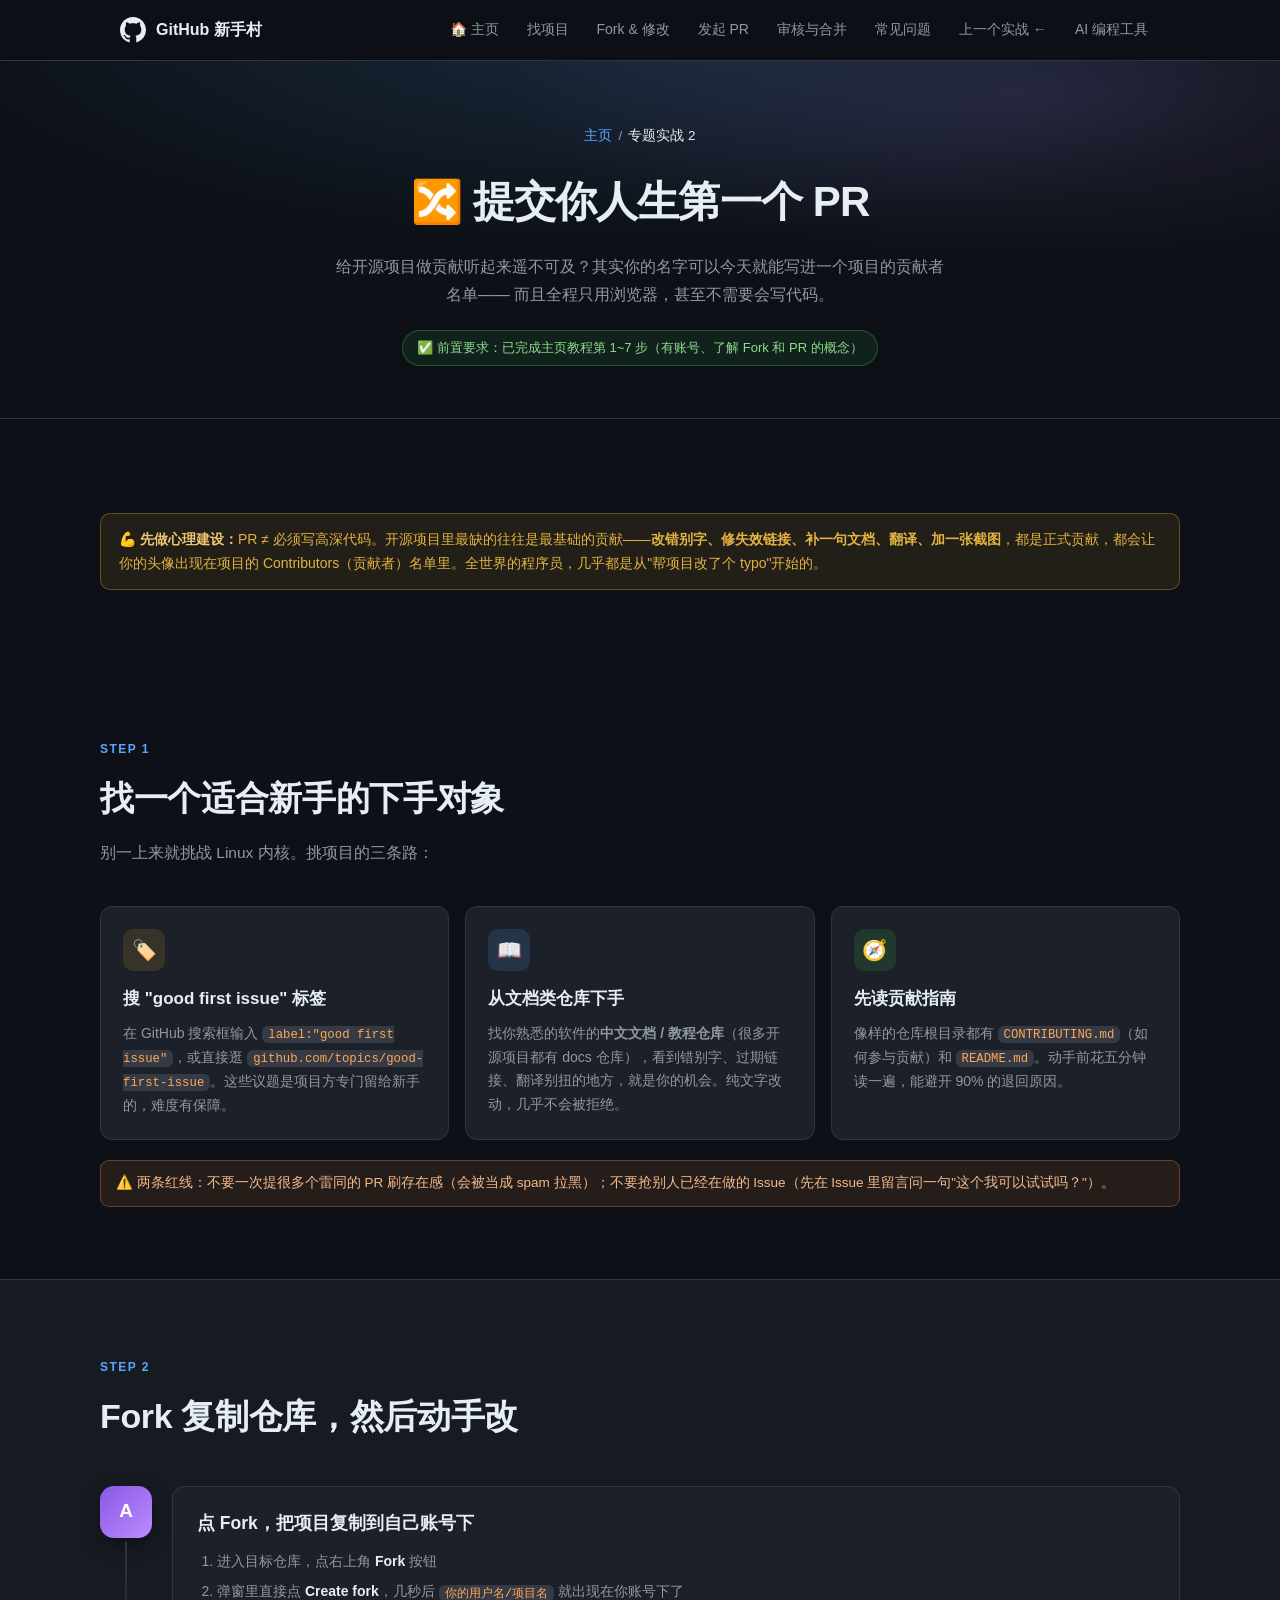
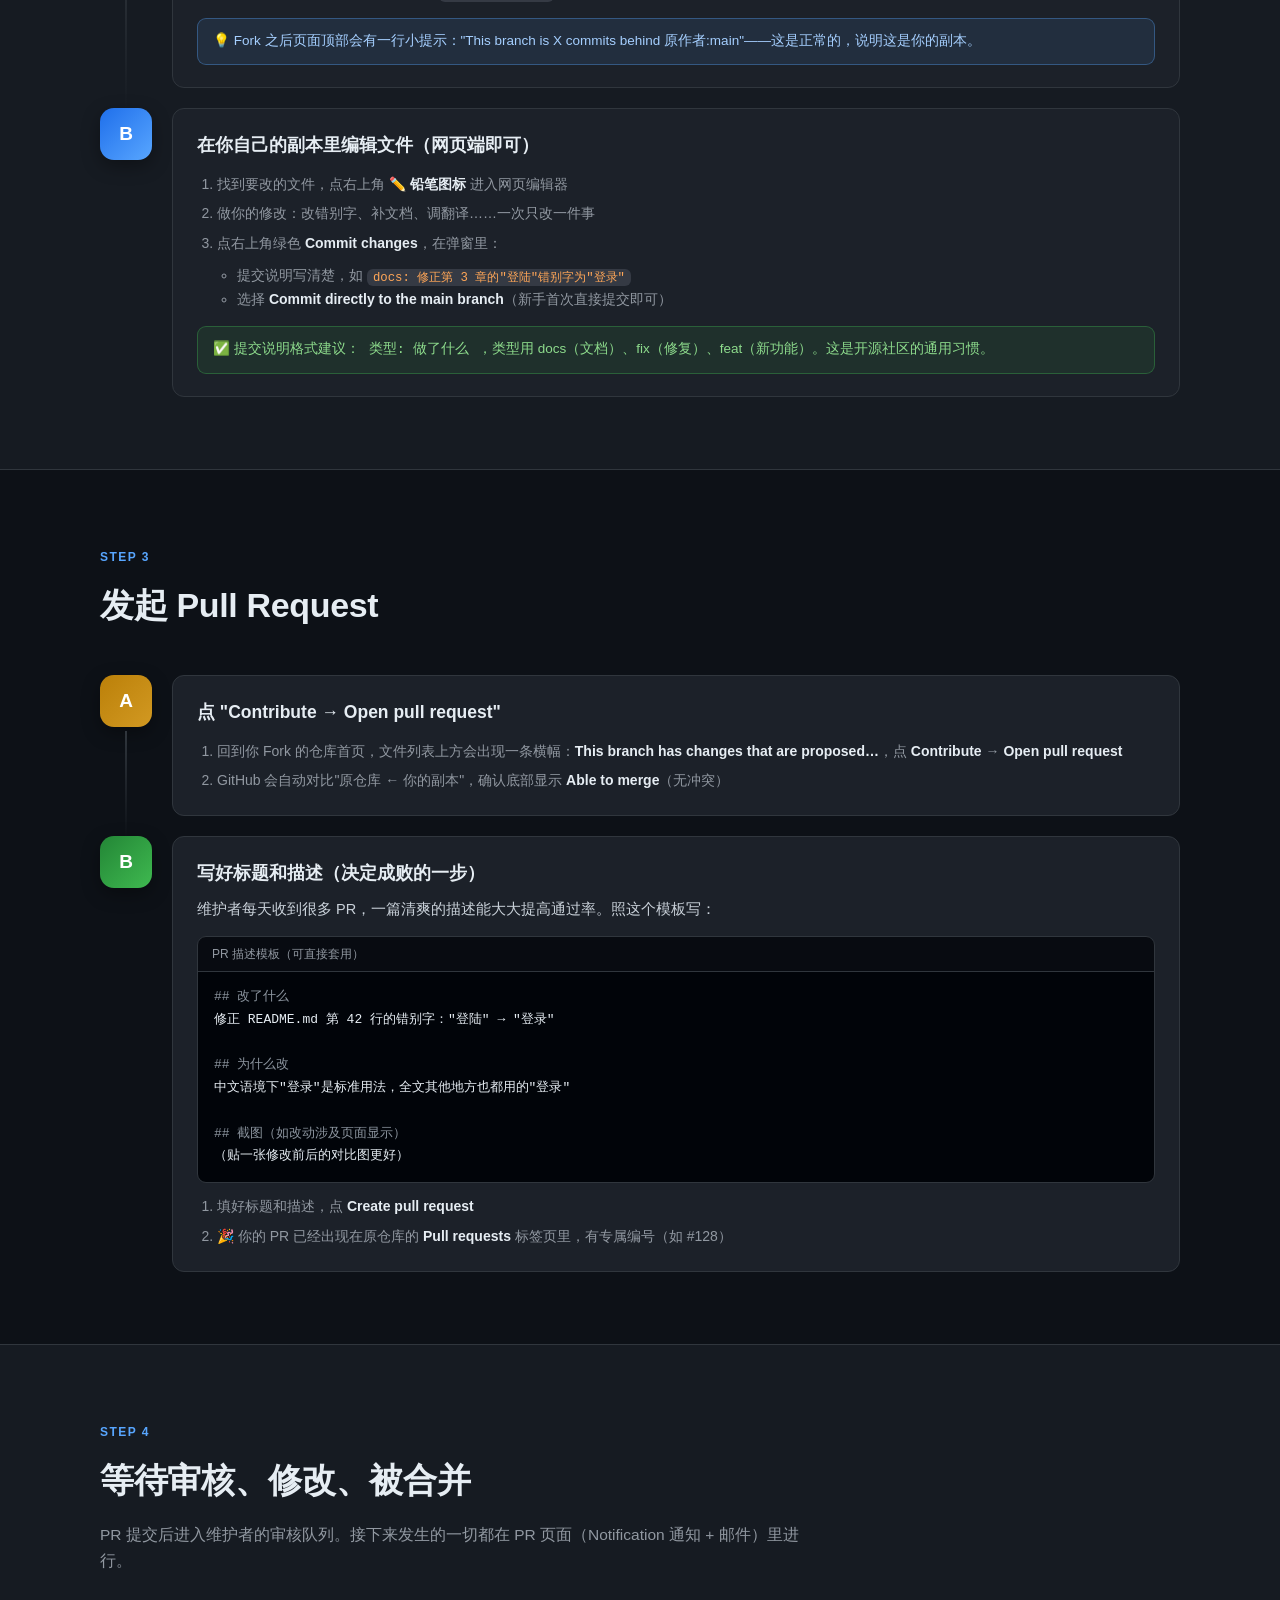
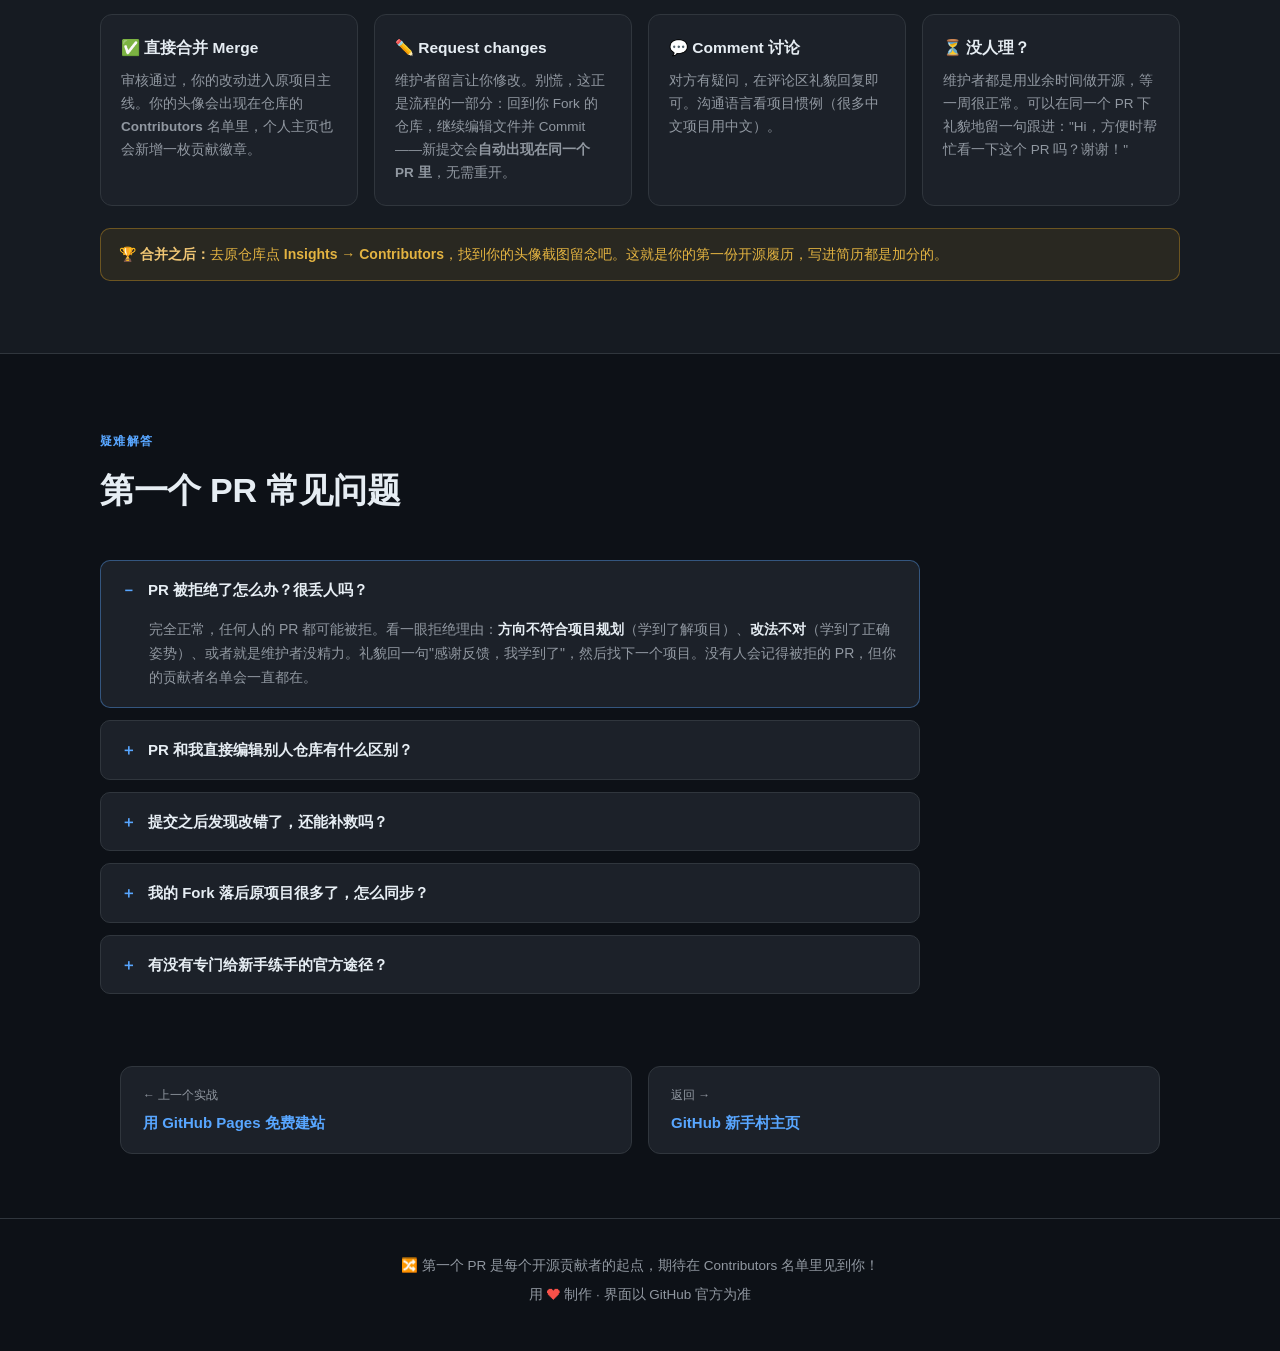
==== lab-first-pr.html @ ca5f0194 "GitHub 新手村完全指南：面向零基础小白的 GitHub 入门静态网站 - index.html：GitHub 是什么、核心概念、功能地图、8 步上手教程、术语表、FAQ、资源导航 - lab-p" ====
<!DOCTYPE html>
<html lang="zh-CN">
<head>
<meta charset="UTF-8" />
<meta name="viewport" content="width=device-width, initial-scale=1.0" />
<title>专题实战 2 · 提交你人生第一个 PR —— GitHub 新手村</title>
<meta name="description" content="手把手教你提交人生第一个 Pull Request：找适合新手的项目、Fork、网页端编辑、写 PR 描述、应对审核意见，不写代码也能给开源做贡献。" />
<link rel="stylesheet" href="styles.css" />
<link rel="icon" href="data:image/svg+xml,<svg xmlns='http://www.w3.org/2000/svg' viewBox='0 0 16 16'><path fill='%23fff' d='M8 0C3.58 0 0 3.58 0 8c0 3.54 2.29 6.53 5.47 7.59.4.07.55-.17.55-.38 0-.19-.01-.82-.01-1.49-2.01.37-2.53-.49-2.69-.94-.09-.23-.48-.94-.82-1.13-.28-.15-.68-.52-.01-.53.63-.01 1.08.58 1.23.82.72 1.21 1.87.87 2.33.66.07-.52.28-.87.51-1.07-1.78-.2-3.64-.89-3.64-3.95 0-.87.31-1.59.82-2.15-.08-.2-.36-1.02.08-2.12 0 0 .67-.21 2.2.82.64-.18 1.32-.27 2-.27s1.36.09 2 .27c1.53-1.04 2.2-.82 2.2-.82.44 1.1.16 1.92.08 2.12.51.56.82 1.27.82 2.15 0 3.07-1.87 3.75-3.65 3.95.29.25.54.73.54 1.48 0 1.07-.01 1.93-.01 2.2 0 .21.15.46.55.38A8.01 8.01 0 0 0 16 8c0-4.42-3.58-8-8-8z'/></svg>" />
</head>
<body>

<nav class="nav">
  <div class="nav-inner">
    <a class="brand" href="index.html">
      <svg height="26" viewBox="0 0 16 16" width="26" aria-hidden="true"><path d="M8 0C3.58 0 0 3.58 0 8c0 3.54 2.29 6.53 5.47 7.59.4.07.55-.17.55-.38 0-.19-.01-.82-.01-1.49-2.01.37-2.53-.49-2.69-.94-.09-.23-.48-.94-.82-1.13-.28-.15-.68-.52-.01-.53.63-.01 1.08.58 1.23.82.72 1.21 1.87.87 2.33.66.07-.52.28-.87.51-1.07-1.78-.2-3.64-.89-3.64-3.95 0-.87.31-1.59.82-2.15-.08-.2-.36-1.02.08-2.12 0 0 .67-.21 2.2.82.64-.18 1.32-.27 2-.27s1.36.09 2 .27c1.53-1.04 2.2-.82 2.2-.82.44 1.1.16 1.92.08 2.12.51.56.82 1.27.82 2.15 0 3.07-1.87 3.75-3.65 3.95.29.25.54.73.54 1.48 0 1.07-.01 1.93-.01 2.2 0 .21.15.46.55.38A8.01 8.01 0 0 0 16 8c0-4.42-3.58-8-8-8z"></path></svg>
      GitHub 新手村
    </a>
    <div class="nav-links">
      <a href="index.html">🏠 主页</a>
      <a href="#find">找项目</a>
      <a href="#fork">Fork &amp; 修改</a>
      <a href="#open-pr">发起 PR</a>
      <a href="#review">审核与合并</a>
      <a href="#pr-faq">常见问题</a>
      <a href="lab-pages.html">上一个实战 ←</a>
      <a href="ai-tools.html">AI 编程工具</a>
    </div>
  </div>
</nav>

<header class="page-hero">
  <div class="crumbs"><a href="index.html">主页</a><span class="sep">/</span>专题实战 2</div>
  <h1>🔀 提交你人生第一个 PR</h1>
  <p class="sub">
    给开源项目做贡献听起来遥不可及？其实你的名字可以今天就能写进一个项目的贡献者名单——
    而且全程只用浏览器，甚至不需要会写代码。
  </p>
  <span class="req">✅ 前置要求：已完成主页教程第 1~7 步（有账号、了解 Fork 和 PR 的概念）</span>
</header>

<section class="block" id="mindset">
  <div class="wrap">
    <div class="vs-note">
      💪 <strong>先做心理建设：</strong>PR ≠ 必须写高深代码。开源项目里最缺的往往是最基础的贡献——<b>改错别字、修失效链接、补一句文档、翻译、加一张截图</b>，都是正式贡献，都会让你的头像出现在项目的 Contributors（贡献者）名单里。全世界的程序员，几乎都是从"帮项目改了个 typo"开始的。
    </div>
  </div>
</section>

<section class="block" id="find">
  <div class="wrap">
    <div class="block-head">
      <span class="kicker">Step 1</span>
      <h2>找一个适合新手的下手对象</h2>
      <p>别一上来就挑战 Linux 内核。挑项目的三条路：</p>
    </div>
    <div class="concept-grid">
      <div class="concept">
        <div class="icon" style="background:rgba(210,153,34,.15)">🏷️</div>
        <h3>搜 "good first issue" 标签</h3>
        <p>在 GitHub 搜索框输入 <code>label:"good first issue"</code>，或直接逛 <code>github.com/topics/good-first-issue</code>。这些议题是项目方专门留给新手的，难度有保障。</p>
      </div>
      <div class="concept">
        <div class="icon" style="background:rgba(88,166,255,.15)">📖</div>
        <h3>从文档类仓库下手</h3>
        <p>找你熟悉的软件的<b>中文文档 / 教程仓库</b>（很多开源项目都有 docs 仓库），看到错别字、过期链接、翻译别扭的地方，就是你的机会。纯文字改动，几乎不会被拒绝。</p>
      </div>
      <div class="concept">
        <div class="icon" style="background:rgba(63,185,80,.15)">🧭</div>
        <h3>先读贡献指南</h3>
        <p>像样的仓库根目录都有 <code>CONTRIBUTING.md</code>（如何参与贡献）和 <code>README.md</code>。动手前花五分钟读一遍，能避开 90% 的退回原因。</p>
      </div>
    </div>
    <div class="tip orange" style="margin-top:20px">⚠️ 两条红线：不要一次提很多个雷同的 PR 刷存在感（会被当成 spam 拉黑）；不要抢别人已经在做的 Issue（先在 Issue 里留言问一句"这个我可以试试吗？"）。</div>
  </div>
</section>

<section class="block alt" id="fork">
  <div class="wrap">
    <div class="block-head">
      <span class="kicker">Step 2</span>
      <h2>Fork 复制仓库，然后动手改</h2>
    </div>

    <div class="steps">
      <div class="step">
        <div class="step-num" style="background:linear-gradient(135deg,#8957e5,#bc8cff)">A</div>
        <div class="step-card">
          <h3>点 Fork，把项目复制到自己账号下</h3>
          <ol>
            <li>进入目标仓库，点右上角 <b>Fork</b> 按钮</li>
            <li>弹窗里直接点 <b>Create fork</b>，几秒后 <code>你的用户名/项目名</code> 就出现在你账号下了</li>
          </ol>
          <div class="tip blue">💡 Fork 之后页面顶部会有一行小提示："This branch is X commits behind 原作者:main"——这是正常的，说明这是你的副本。</div>
        </div>
      </div>

      <div class="step">
        <div class="step-num" style="background:linear-gradient(135deg,#1f6feb,#58a6ff)">B</div>
        <div class="step-card">
          <h3>在你自己的副本里编辑文件（网页端即可）</h3>
          <ol>
            <li>找到要改的文件，点右上角 ✏️ <b>铅笔图标</b> 进入网页编辑器</li>
            <li>做你的修改：改错别字、补文档、调翻译……一次只改一件事</li>
            <li>点右上角绿色 <b>Commit changes</b>，在弹窗里：<ul style="margin:8px 0 0 20px">
              <li>提交说明写清楚，如 <code>docs: 修正第 3 章的"登陆"错别字为"登录"</code></li>
              <li>选择 <b>Commit directly to the main branch</b>（新手首次直接提交即可）</li>
            </ul></li>
          </ol>
          <div class="tip green">✅ 提交说明格式建议：<code>类型: 做了什么</code>，类型用 docs（文档）、fix（修复）、feat（新功能）。这是开源社区的通用习惯。</div>
        </div>
      </div>
    </div>
  </div>
</section>

<section class="block" id="open-pr">
  <div class="wrap">
    <div class="block-head">
      <span class="kicker">Step 3</span>
      <h2>发起 Pull Request</h2>
    </div>

    <div class="steps">
      <div class="step">
        <div class="step-num" style="background:linear-gradient(135deg,#bb8009,#d29922)">A</div>
        <div class="step-card">
          <h3>点 "Contribute → Open pull request"</h3>
          <ol>
            <li>回到你 Fork 的仓库首页，文件列表上方会出现一条横幅：<b>This branch has changes that are proposed…</b>，点 <b>Contribute</b> → <b>Open pull request</b></li>
            <li>GitHub 会自动对比"原仓库 ← 你的副本"，确认底部显示 <b>Able to merge</b>（无冲突）</li>
          </ol>
        </div>
      </div>

      <div class="step">
        <div class="step-num" style="background:linear-gradient(135deg,#238636,#3fb950)">B</div>
        <div class="step-card">
          <h3>写好标题和描述（决定成败的一步）</h3>
          <p>维护者每天收到很多 PR，一篇清爽的描述能大大提高通过率。照这个模板写：</p>
          <div class="code">
            <div class="code-title"><span>PR 描述模板（可直接套用）</span></div>
            <pre><span class="cm">## 改了什么</span>
修正 README.md 第 42 行的错别字："登陆" → "登录"

<span class="cm">## 为什么改</span>
中文语境下"登录"是标准用法，全文其他地方也都用的"登录"

<span class="cm">## 截图（如改动涉及页面显示）</span>
（贴一张修改前后的对比图更好）</pre>
          </div>
          <ol>
            <li>填好标题和描述，点 <b>Create pull request</b></li>
            <li>🎉 你的 PR 已经出现在原仓库的 <b>Pull requests</b> 标签页里，有专属编号（如 #128）</li>
          </ol>
        </div>
      </div>
    </div>
  </div>
</section>

<section class="block alt" id="review">
  <div class="wrap">
    <div class="block-head">
      <span class="kicker">Step 4</span>
      <h2>等待审核、修改、被合并</h2>
      <p>PR 提交后进入维护者的审核队列。接下来发生的一切都在 PR 页面（Notification 通知 + 邮件）里进行。</p>
    </div>
    <div class="feature-grid">
      <div class="feature">
        <h3>✅ 直接合并 Merge</h3>
        <p>审核通过，你的改动进入原项目主线。你的头像会出现在仓库的 <b>Contributors</b> 名单里，个人主页也会新增一枚贡献徽章。</p>
      </div>
      <div class="feature">
        <h3>✏️ Request changes</h3>
        <p>维护者留言让你修改。别慌，这正是流程的一部分：回到你 Fork 的仓库，继续编辑文件并 Commit——新提交会<b>自动出现在同一个 PR 里</b>，无需重开。</p>
      </div>
      <div class="feature">
        <h3>💬 Comment 讨论</h3>
        <p>对方有疑问，在评论区礼貌回复即可。沟通语言看项目惯例（很多中文项目用中文）。</p>
      </div>
      <div class="feature">
        <h3>⏳ 没人理？</h3>
        <p>维护者都是用业余时间做开源，等一周很正常。可以在同一个 PR 下礼貌地留一句跟进："Hi，方便时帮忙看一下这个 PR 吗？谢谢！"</p>
      </div>
    </div>
    <div class="vs-note" style="margin-top:22px">
      🏆 <strong>合并之后：</strong>去原仓库点 <b>Insights → Contributors</b>，找到你的头像截图留念吧。这就是你的第一份开源履历，写进简历都是加分的。
    </div>
  </div>
</section>

<section class="block" id="pr-faq">
  <div class="wrap">
    <div class="block-head">
      <span class="kicker">疑难解答</span>
      <h2>第一个 PR 常见问题</h2>
    </div>
    <div class="faq">
      <details open>
        <summary>PR 被拒绝了怎么办？很丢人吗？</summary>
        <div class="faq-a">完全正常，任何人的 PR 都可能被拒。看一眼拒绝理由：<b>方向不符合项目规划</b>（学到了解项目）、<b>改法不对</b>（学到了正确姿势）、或者就是维护者没精力。礼貌回一句"感谢反馈，我学到了"，然后找下一个项目。没有人会记得被拒的 PR，但你的贡献者名单会一直都在。</div>
      </details>
      <details>
        <summary>PR 和我直接编辑别人仓库有什么区别？</summary>
        <div class="faq-a">你对别人的仓库<b>没有直接写权限</b>——点铅笔时 GitHub 会自动帮你 Fork 一份再改，改完必须通过 PR 请有权限的人审核合并。而自己的仓库自己就是管理员，所以主页教程第 6 步才能一键 Merge。</div>
      </details>
      <details>
        <summary>提交之后发现改错了，还能补救吗？</summary>
        <div class="faq-a">能。继续在你 Fork 的文件上修改并 Commit，新改动会自动同步进这个 PR（一个 PR = 一个分支上的所有提交）。整个 PR 不要了就点 <b>Close pull request</b> 关掉即可，随时可以重新开。</div>
      </details>
      <details>
        <summary>我的 Fork 落后原项目很多了，怎么同步？</summary>
        <div class="faq-a">在你 Fork 的仓库页点 <b>Sync fork → Update branch</b>，一键把原项目的最新内容拉下来。建议每次动手贡献前先做这一步，减少冲突。</div>
      </details>
      <details>
        <summary>有没有专门给新手练手的官方途径？</summary>
        <div class="faq-a">有：① <b>firstcontributions</b> 项目（搜 "first-contributions"）——专门让新手在一个教学仓库里完成第一个 PR 的互动教程；② GitHub 官方的 <b>GitHub Skills</b>（skills.github.com）也有 PR 实战课。建议先在这里"试刀"，再去真实项目贡献。</div>
      </details>
    </div>
  </div>
</section>

<div class="pager">
  <a href="lab-pages.html">
    <div class="dir">← 上一个实战</div>
    <div class="t">用 GitHub Pages 免费建站</div>
  </a>
  <a href="index.html">
    <div class="dir">返回 →</div>
    <div class="t">GitHub 新手村主页</div>
  </a>
</div>

<footer>
  <p>🔀 第一个 PR 是每个开源贡献者的起点，期待在 Contributors 名单里见到你！</p>
  <p>用 <span class="heart">❤</span> 制作 · 界面以 GitHub 官方为准</p>
</footer>

<script src="script.js"></script>
</body>
</html>
---- styles.css ----
/* ============ GitHub 新手村指南 - 样式 ============ */
:root {
  --bg: #0d1117;
  --bg-soft: #161b22;
  --bg-card: #1c2129;
  --border: #30363d;
  --text: #e6edf3;
  --text-dim: #9198a1;
  --blue: #58a6ff;
  --green: #3fb950;
  --green-btn: #238636;
  --purple: #bc8cff;
  --orange: #f0883e;
  --pink: #f778ba;
  --yellow: #d29922;
  --red: #f85149;
  --radius: 12px;
  --maxw: 1080px;
}

* { margin: 0; padding: 0; box-sizing: border-box; }

html { scroll-behavior: smooth; scroll-padding-top: 76px; }

body {
  background: var(--bg);
  color: var(--text);
  font-family: -apple-system, BlinkMacSystemFont, "Segoe UI", "PingFang SC",
    "Hiragino Sans GB", "Microsoft YaHei", "Noto Sans SC", sans-serif;
  line-height: 1.7;
}

::selection { background: rgba(88, 166, 255, 0.35); }

/* ---------- 顶部导航 ---------- */
.nav {
  position: sticky;
  top: 0;
  z-index: 100;
  background: rgba(13, 17, 23, 0.85);
  backdrop-filter: blur(12px);
  border-bottom: 1px solid var(--border);
}
.nav-inner {
  max-width: var(--maxw);
  margin: 0 auto;
  padding: 0 20px;
  height: 60px;
  display: flex;
  align-items: center;
  gap: 24px;
}
.brand {
  display: flex;
  align-items: center;
  gap: 10px;
  font-weight: 700;
  font-size: 16px;
  color: var(--text);
  text-decoration: none;
  white-space: nowrap;
}
.brand svg { fill: var(--text); }
.nav-links {
  display: flex;
  gap: 4px;
  margin-left: auto;
  overflow-x: auto;
  scrollbar-width: none;
}
.nav-links::-webkit-scrollbar { display: none; }
.nav-links a {
  color: var(--text-dim);
  text-decoration: none;
  font-size: 14px;
  padding: 6px 12px;
  border-radius: 8px;
  white-space: nowrap;
  transition: color 0.15s, background 0.15s;
}
.nav-links a:hover, .nav-links a.active {
  color: var(--text);
  background: rgba(177, 186, 196, 0.12);
}

/* ---------- Hero ---------- */
.hero {
  position: relative;
  overflow: hidden;
  padding: 88px 20px 72px;
  text-align: center;
  background:
    radial-gradient(ellipse 60% 45% at 50% -10%, rgba(88, 166, 255, 0.18), transparent),
    radial-gradient(ellipse 45% 35% at 85% 15%, rgba(188, 140, 255, 0.12), transparent),
    radial-gradient(ellipse 45% 35% at 12% 20%, rgba(63, 185, 80, 0.1), transparent);
}
.hero-badge {
  display: inline-flex;
  align-items: center;
  gap: 8px;
  font-size: 13px;
  color: var(--blue);
  background: rgba(88, 166, 255, 0.12);
  border: 1px solid rgba(88, 166, 255, 0.35);
  padding: 5px 14px;
  border-radius: 999px;
  margin-bottom: 24px;
}
.hero h1 {
  font-size: clamp(32px, 6vw, 54px);
  line-height: 1.2;
  font-weight: 800;
  letter-spacing: -0.02em;
}
.hero h1 .accent { color: var(--blue); }
.hero h1 .accent-green { color: var(--green); }
.hero p.sub {
  max-width: 640px;
  margin: 20px auto 0;
  font-size: 17px;
  color: var(--text-dim);
}
.hero-cta {
  margin-top: 34px;
  display: flex;
  gap: 14px;
  justify-content: center;
  flex-wrap: wrap;
}
.btn {
  display: inline-flex;
  align-items: center;
  gap: 8px;
  padding: 11px 22px;
  border-radius: 10px;
  font-size: 15px;
  font-weight: 600;
  text-decoration: none;
  transition: transform 0.15s, box-shadow 0.15s, background 0.15s;
}
.btn-primary {
  background: var(--green-btn);
  color: #fff;
  box-shadow: 0 0 0 1px rgba(240, 246, 252, 0.1), 0 8px 24px rgba(35, 134, 54, 0.35);
}
.btn-primary:hover { background: #2ea043; transform: translateY(-2px); }
.btn-ghost {
  color: var(--text);
  border: 1px solid var(--border);
  background: rgba(177, 186, 196, 0.06);
}
.btn-ghost:hover { background: rgba(177, 186, 196, 0.14); transform: translateY(-2px); }
.hero-meta {
  margin-top: 30px;
  font-size: 13px;
  color: var(--text-dim);
}
.hero-meta span { color: var(--text); font-weight: 600; }

/* ---------- 通用区块 ---------- */
section.block { padding: 72px 20px; }
section.block.alt { background: var(--bg-soft); border-top: 1px solid var(--border); border-bottom: 1px solid var(--border); }
.wrap { max-width: var(--maxw); margin: 0 auto; }
.block-head { margin-bottom: 40px; max-width: 720px; }
.kicker {
  display: inline-block;
  font-size: 12px;
  font-weight: 700;
  letter-spacing: 0.12em;
  text-transform: uppercase;
  color: var(--blue);
  margin-bottom: 10px;
}
.block-head h2 { font-size: clamp(24px, 4vw, 34px); font-weight: 800; letter-spacing: -0.01em; }
.block-head p { margin-top: 12px; color: var(--text-dim); font-size: 15.5px; }

/* ---------- Git vs GitHub ---------- */
.vs-grid {
  display: grid;
  grid-template-columns: 1fr auto 1fr;
  gap: 18px;
  align-items: stretch;
}
.vs-card {
  background: var(--bg-card);
  border: 1px solid var(--border);
  border-radius: var(--radius);
  padding: 26px;
}
.vs-card h3 { font-size: 20px; margin-bottom: 4px; }
.vs-card .tag { font-size: 13px; color: var(--text-dim); }
.vs-card ul { margin-top: 16px; list-style: none; }
.vs-card li {
  padding: 8px 0 8px 26px;
  position: relative;
  font-size: 14.5px;
  color: #c9d1d9;
  border-top: 1px dashed rgba(48, 54, 61, 0.7);
}
.vs-card li:first-child { border-top: none; }
.vs-card li::before {
  content: "✓";
  position: absolute;
  left: 2px;
  color: var(--green);
  font-weight: 700;
}
.vs-mid {
  display: flex;
  align-items: center;
  justify-content: center;
  color: var(--text-dim);
  font-size: 20px;
  font-weight: 800;
}
.vs-note {
  margin-top: 22px;
  padding: 14px 18px;
  border-radius: 10px;
  background: rgba(210, 153, 34, 0.1);
  border: 1px solid rgba(210, 153, 34, 0.4);
  color: #e3b341;
  font-size: 14px;
}
.vs-note strong { color: #f0c674; }

/* ---------- 概念卡片 ---------- */
.concept-grid {
  display: grid;
  grid-template-columns: repeat(auto-fit, minmax(300px, 1fr));
  gap: 16px;
}
.concept {
  background: var(--bg-card);
  border: 1px solid var(--border);
  border-radius: var(--radius);
  padding: 22px;
  transition: transform 0.18s, border-color 0.18s;
}
.concept:hover { transform: translateY(-4px); border-color: rgba(88, 166, 255, 0.5); }
.concept .icon {
  width: 42px; height: 42px;
  display: flex; align-items: center; justify-content: center;
  border-radius: 10px;
  font-size: 20px;
  margin-bottom: 14px;
}
.concept h3 { font-size: 17px; }
.concept h3 code {
  font-size: 12px;
  color: var(--text-dim);
  background: rgba(110, 118, 129, 0.25);
  padding: 2px 7px;
  border-radius: 6px;
  font-family: ui-monospace, SFMono-Regular, Consolas, monospace;
  margin-left: 6px;
}
.concept .metaphor {
  margin-top: 8px;
  font-size: 13.5px;
  color: var(--yellow);
}
.concept p { margin-top: 8px; font-size: 14px; color: var(--text-dim); }

/* ---------- 功能地图 ---------- */
.feature-grid {
  display: grid;
  grid-template-columns: repeat(auto-fit, minmax(240px, 1fr));
  gap: 16px;
}
.feature {
  background: var(--bg-card);
  border: 1px solid var(--border);
  border-radius: var(--radius);
  padding: 20px;
}
.feature h3 {
  font-size: 15.5px;
  display: flex;
  align-items: center;
  gap: 8px;
}
.feature .dot { width: 9px; height: 9px; border-radius: 50%; flex-shrink: 0; }
.feature p { margin-top: 8px; font-size: 13.5px; color: var(--text-dim); }
.feature .lvl {
  display: inline-block;
  margin-top: 10px;
  font-size: 11.5px;
  padding: 2px 9px;
  border-radius: 999px;
  border: 1px solid var(--border);
  color: var(--text-dim);
}

/* ---------- 模拟仓库界面 ---------- */
.mock {
  margin-top: 40px;
  background: var(--bg-card);
  border: 1px solid var(--border);
  border-radius: var(--radius);
  overflow: hidden;
  box-shadow: 0 20px 50px rgba(0, 0, 0, 0.4);
}
.mock-bar {
  display: flex;
  align-items: center;
  gap: 8px;
  padding: 11px 16px;
  background: var(--bg-soft);
  border-bottom: 1px solid var(--border);
}
.mock-bar .cir { width: 11px; height: 11px; border-radius: 50%; }
.mock-bar .url {
  margin-left: 10px;
  flex: 1;
  max-width: 420px;
  background: var(--bg);
  border: 1px solid var(--border);
  border-radius: 7px;
  font-size: 12px;
  color: var(--text-dim);
  padding: 4px 12px;
  font-family: ui-monospace, Consolas, monospace;
}
.mock-body { padding: 20px 22px; font-size: 13.5px; }
.mock-tabs { display: flex; gap: 18px; border-bottom: 1px solid var(--border); padding-bottom: 10px; margin-bottom: 16px; flex-wrap: wrap; }
.mock-tabs span { color: var(--text-dim); }
.mock-tabs span.on { color: var(--text); font-weight: 600; position: relative; }
.mock-tabs span.on::after {
  content: "";
  position: absolute;
  left: 0; right: 0; bottom: -11px;
  height: 2px;
  background: #f78166;
  border-radius: 2px;
}
.mock-repo-head {
  display: flex;
  align-items: center;
  gap: 10px;
  flex-wrap: wrap;
  margin-bottom: 14px;
}
.mock-repo-head .name { font-size: 17px; font-weight: 600; color: var(--blue); }
.mock-repo-head .badge {
  font-size: 11px;
  border: 1px solid var(--border);
  border-radius: 999px;
  padding: 1px 9px;
  color: var(--text-dim);
}
.mock-file {
  display: flex;
  align-items: center;
  gap: 10px;
  padding: 9px 12px;
  border: 1px solid var(--border);
  border-radius: 8px;
  margin-bottom: 8px;
  color: #c9d1d9;
}
.mock-file .ico { color: var(--text-dim); }
.mock-file .msg { color: var(--text-dim); font-size: 12px; }
.mock-file .time { margin-left: auto; color: var(--text-dim); font-size: 12px; }
.callout-list { margin-top: 18px; display: grid; gap: 10px; }
.callout-list .co {
  display: flex;
  gap: 10px;
  font-size: 13.5px;
  color: var(--text-dim);
  align-items: baseline;
}
.callout-list .co b { color: var(--text); }
.callout-list .co .n {
  width: 22px; height: 22px;
  flex-shrink: 0;
  border-radius: 50%;
  background: rgba(88, 166, 255, 0.15);
  color: var(--blue);
  font-size: 12px;
  display: inline-flex;
  align-items: center;
  justify-content: center;
  align-self: center;
  font-weight: 700;
}

/* ---------- 教程步骤 ---------- */
.steps { display: grid; gap: 20px; position: relative; }
.step {
  display: grid;
  grid-template-columns: 52px 1fr;
  gap: 20px;
  position: relative;
}
.step:not(:last-child)::before {
  content: "";
  position: absolute;
  left: 25px;
  top: 56px;
  bottom: -22px;
  width: 2px;
  background: linear-gradient(var(--border), transparent);
}
.step-num {
  width: 52px; height: 52px;
  border-radius: 14px;
  display: flex;
  align-items: center;
  justify-content: center;
  font-weight: 800;
  font-size: 19px;
  color: #fff;
  flex-shrink: 0;
  box-shadow: 0 6px 18px rgba(0, 0, 0, 0.35);
}
.step-card {
  background: var(--bg-card);
  border: 1px solid var(--border);
  border-radius: var(--radius);
  padding: 22px 24px;
}
.step-card h3 { font-size: 17.5px; }
.step-card h3 .en { color: var(--text-dim); font-weight: 400; font-size: 13px; margin-left: 8px; }
.step-card > p { margin-top: 8px; font-size: 14.5px; color: #c9d1d9; }
.step-card ol { margin: 12px 0 0 20px; font-size: 14px; color: var(--text-dim); display: grid; gap: 6px; }
.step-card ol b { color: var(--text); }
.tip {
  margin-top: 14px;
  padding: 11px 15px;
  border-radius: 9px;
  font-size: 13.5px;
  display: flex;
  gap: 9px;
  align-items: baseline;
}
.tip.blue { background: rgba(88, 166, 255, 0.1); border: 1px solid rgba(88, 166, 255, 0.35); color: #a5cfff; }
.tip.green { background: rgba(63, 185, 80, 0.1); border: 1px solid rgba(63, 185, 80, 0.35); color: #8ddb8c; }
.tip.orange { background: rgba(240, 136, 62, 0.1); border: 1px solid rgba(240, 136, 62, 0.35); color: #f5b98a; }

/* ---------- 代码块 ---------- */
.code {
  margin-top: 14px;
  background: #010409;
  border: 1px solid var(--border);
  border-radius: 9px;
  overflow: hidden;
}
.code .code-title {
  display: flex;
  justify-content: space-between;
  padding: 7px 14px;
  font-size: 12px;
  color: var(--text-dim);
  border-bottom: 1px solid var(--border);
  background: rgba(177, 186, 196, 0.04);
}
.code pre {
  padding: 14px 16px;
  overflow-x: auto;
  font-family: ui-monospace, SFMono-Regular, Consolas, "Courier New", monospace;
  font-size: 13px;
  line-height: 1.75;
}
.code .cm { color: #8b949e; }
.code .kw { color: var(--red); }
.code .ar { color: var(--blue); }
.code .st { color: #a5d6ff; }

/* ---------- 术语表 ---------- */
.gloss-table {
  width: 100%;
  border-collapse: collapse;
  background: var(--bg-card);
  border: 1px solid var(--border);
  border-radius: var(--radius);
  overflow: hidden;
  font-size: 14px;
}
.table-scroll { overflow-x: auto; border-radius: var(--radius); }
.gloss-table th, .gloss-table td {
  padding: 12px 16px;
  text-align: left;
  border-bottom: 1px solid var(--border);
  vertical-align: top;
}
.gloss-table th {
  background: var(--bg-soft);
  font-size: 13px;
  color: var(--text-dim);
  font-weight: 600;
  white-space: nowrap;
}
.gloss-table tr:last-child td { border-bottom: none; }
.gloss-table td:first-child {
  font-family: ui-monospace, Consolas, monospace;
  color: var(--blue);
  white-space: nowrap;
  font-weight: 600;
}
.gloss-table td:last-child { color: var(--text-dim); }
.gloss-table td:nth-child(2) { color: var(--text); }

/* ---------- FAQ ---------- */
.faq { display: grid; gap: 12px; max-width: 820px; }
details {
  background: var(--bg-card);
  border: 1px solid var(--border);
  border-radius: 10px;
  overflow: hidden;
}
details[open] { border-color: rgba(88, 166, 255, 0.4); }
summary {
  cursor: pointer;
  list-style: none;
  padding: 16px 20px;
  font-size: 15px;
  font-weight: 600;
  display: flex;
  align-items: center;
  gap: 12px;
}
summary::-webkit-details-marker { display: none; }
summary::before {
  content: "＋";
  color: var(--blue);
  font-weight: 700;
  transition: transform 0.2s;
}
details[open] summary::before { content: "－"; }
.faq-a {
  padding: 0 20px 18px 48px;
  font-size: 14px;
  color: var(--text-dim);
}
.faq-a b { color: var(--text); }
.faq-a a { color: var(--blue); font-weight: 600; text-decoration: none; }
.faq-a a:hover { text-decoration: underline; }
.faq-a code, p code, li code, td code {
  font-family: ui-monospace, Consolas, monospace;
  font-size: 0.88em;
  background: rgba(110, 118, 129, 0.3);
  padding: 1.5px 6px;
  border-radius: 6px;
  color: #ffa657;
}

/* ---------- 资源 / Footer ---------- */
.res-grid { display: grid; grid-template-columns: repeat(auto-fit, minmax(240px, 1fr)); gap: 16px; }
.res {
  display: block;
  background: var(--bg-card);
  border: 1px solid var(--border);
  border-radius: var(--radius);
  padding: 20px;
  text-decoration: none;
  color: var(--text);
  transition: transform 0.18s, border-color 0.18s;
}
.res:hover { transform: translateY(-4px); border-color: rgba(188, 140, 255, 0.5); }
.res h3 { font-size: 15.5px; color: var(--blue); }
.res p { margin-top: 6px; font-size: 13.5px; color: var(--text-dim); }
.res .go { margin-top: 10px; font-size: 12.5px; color: var(--text-dim); }

footer {
  border-top: 1px solid var(--border);
  padding: 36px 20px 44px;
  text-align: center;
  color: var(--text-dim);
  font-size: 13.5px;
}
footer .heart { color: var(--red); }
footer p + p { margin-top: 6px; }

/* ---------- 回到顶部 ---------- */
#toTop {
  position: fixed;
  right: 22px;
  bottom: 22px;
  width: 44px; height: 44px;
  border-radius: 50%;
  background: var(--bg-card);
  border: 1px solid var(--border);
  color: var(--text);
  font-size: 18px;
  cursor: pointer;
  opacity: 0;
  pointer-events: none;
  transition: opacity 0.25s, transform 0.25s;
  z-index: 90;
}
#toTop.show { opacity: 1; pointer-events: auto; }
#toTop:hover { transform: translateY(-3px); border-color: var(--blue); }

/* ---------- 响应式 ---------- */
@media (max-width: 760px) {
  .vs-grid { grid-template-columns: 1fr; }
  .vs-mid { padding: 4px 0; }
  .step { grid-template-columns: 40px 1fr; gap: 14px; }
  .step-num { width: 40px; height: 40px; font-size: 15px; border-radius: 11px; }
  .step:not(:last-child)::before { left: 19px; top: 44px; }
  .step-card { padding: 18px; }
  .faq-a { padding-left: 20px; }
  section.block { padding: 52px 16px; }
  .hero { padding: 60px 16px 52px; }
}

/* ---------- 专题实战页 ---------- */
.page-hero {
  padding: 64px 20px 52px;
  text-align: center;
  border-bottom: 1px solid var(--border);
  background:
    radial-gradient(ellipse 55% 60% at 50% -10%, rgba(88, 166, 255, 0.16), transparent),
    radial-gradient(ellipse 40% 45% at 80% 10%, rgba(188, 140, 255, 0.12), transparent);
}
.page-hero .crumbs { font-size: 13.5px; margin-bottom: 18px; }
.page-hero .crumbs a { color: var(--blue); text-decoration: none; }
.page-hero .crumbs a:hover { text-decoration: underline; }
.page-hero .crumbs .sep { color: var(--text-dim); margin: 0 6px; }
.page-hero h1 { font-size: clamp(26px, 4.6vw, 42px); font-weight: 800; letter-spacing: -0.02em; }
.page-hero p.sub {
  max-width: 620px;
  margin: 16px auto 0;
  font-size: 16px;
  color: var(--text-dim);
}
.page-hero .req {
  display: inline-block;
  margin-top: 22px;
  font-size: 13px;
  color: #8ddb8c;
  background: rgba(63, 185, 80, 0.1);
  border: 1px solid rgba(63, 185, 80, 0.35);
  padding: 6px 14px;
  border-radius: 999px;
}

/* 实战专题入口卡片（主页） */
.lab-grid {
  display: grid;
  grid-template-columns: repeat(auto-fit, minmax(320px, 1fr));
  gap: 18px;
}
.lab-card {
  position: relative;
  display: block;
  background: linear-gradient(165deg, var(--bg-card), var(--bg-soft));
  border: 1px solid var(--border);
  border-radius: 16px;
  padding: 30px 28px;
  text-decoration: none;
  color: var(--text);
  overflow: hidden;
  transition: transform 0.18s, border-color 0.18s, box-shadow 0.18s;
}
.lab-card:hover {
  transform: translateY(-5px);
  border-color: rgba(88, 166, 255, 0.55);
  box-shadow: 0 16px 40px rgba(0, 0, 0, 0.35);
}
.lab-card .emoji { font-size: 36px; }
.lab-card h3 { font-size: 20px; margin-top: 14px; }
.lab-card h3 .en { color: var(--text-dim); font-weight: 400; font-size: 13px; margin-left: 8px; }
.lab-card p { margin-top: 10px; font-size: 14.5px; color: var(--text-dim); }
.lab-card .go { display: inline-block; margin-top: 16px; color: var(--blue); font-weight: 600; font-size: 14.5px; }
.lab-card .chip {
  position: absolute;
  top: 22px;
  right: 22px;
  font-size: 11.5px;
  color: var(--text-dim);
  border: 1px solid var(--border);
  border-radius: 999px;
  padding: 3px 11px;
  background: rgba(177, 186, 196, 0.06);
}

/* 专题页尾部的上一篇 / 下一篇 */
.pager {
  max-width: var(--maxw);
  margin: 0 auto;
  padding: 0 20px 64px;
  display: flex;
  gap: 16px;
}
.pager a {
  flex: 1;
  background: var(--bg-card);
  border: 1px solid var(--border);
  border-radius: var(--radius);
  padding: 18px 22px;
  text-decoration: none;
  color: var(--text);
  transition: transform 0.18s, border-color 0.18s;
}
.pager a:hover { transform: translateY(-3px); border-color: rgba(88, 166, 255, 0.5); }
.pager a.next { text-align: right; }
.pager .dir { font-size: 12px; color: var(--text-dim); }
.pager .t { font-size: 15px; font-weight: 600; color: var(--blue); margin-top: 4px; }
@media (max-width: 640px) {
  .pager { flex-direction: column; }
}
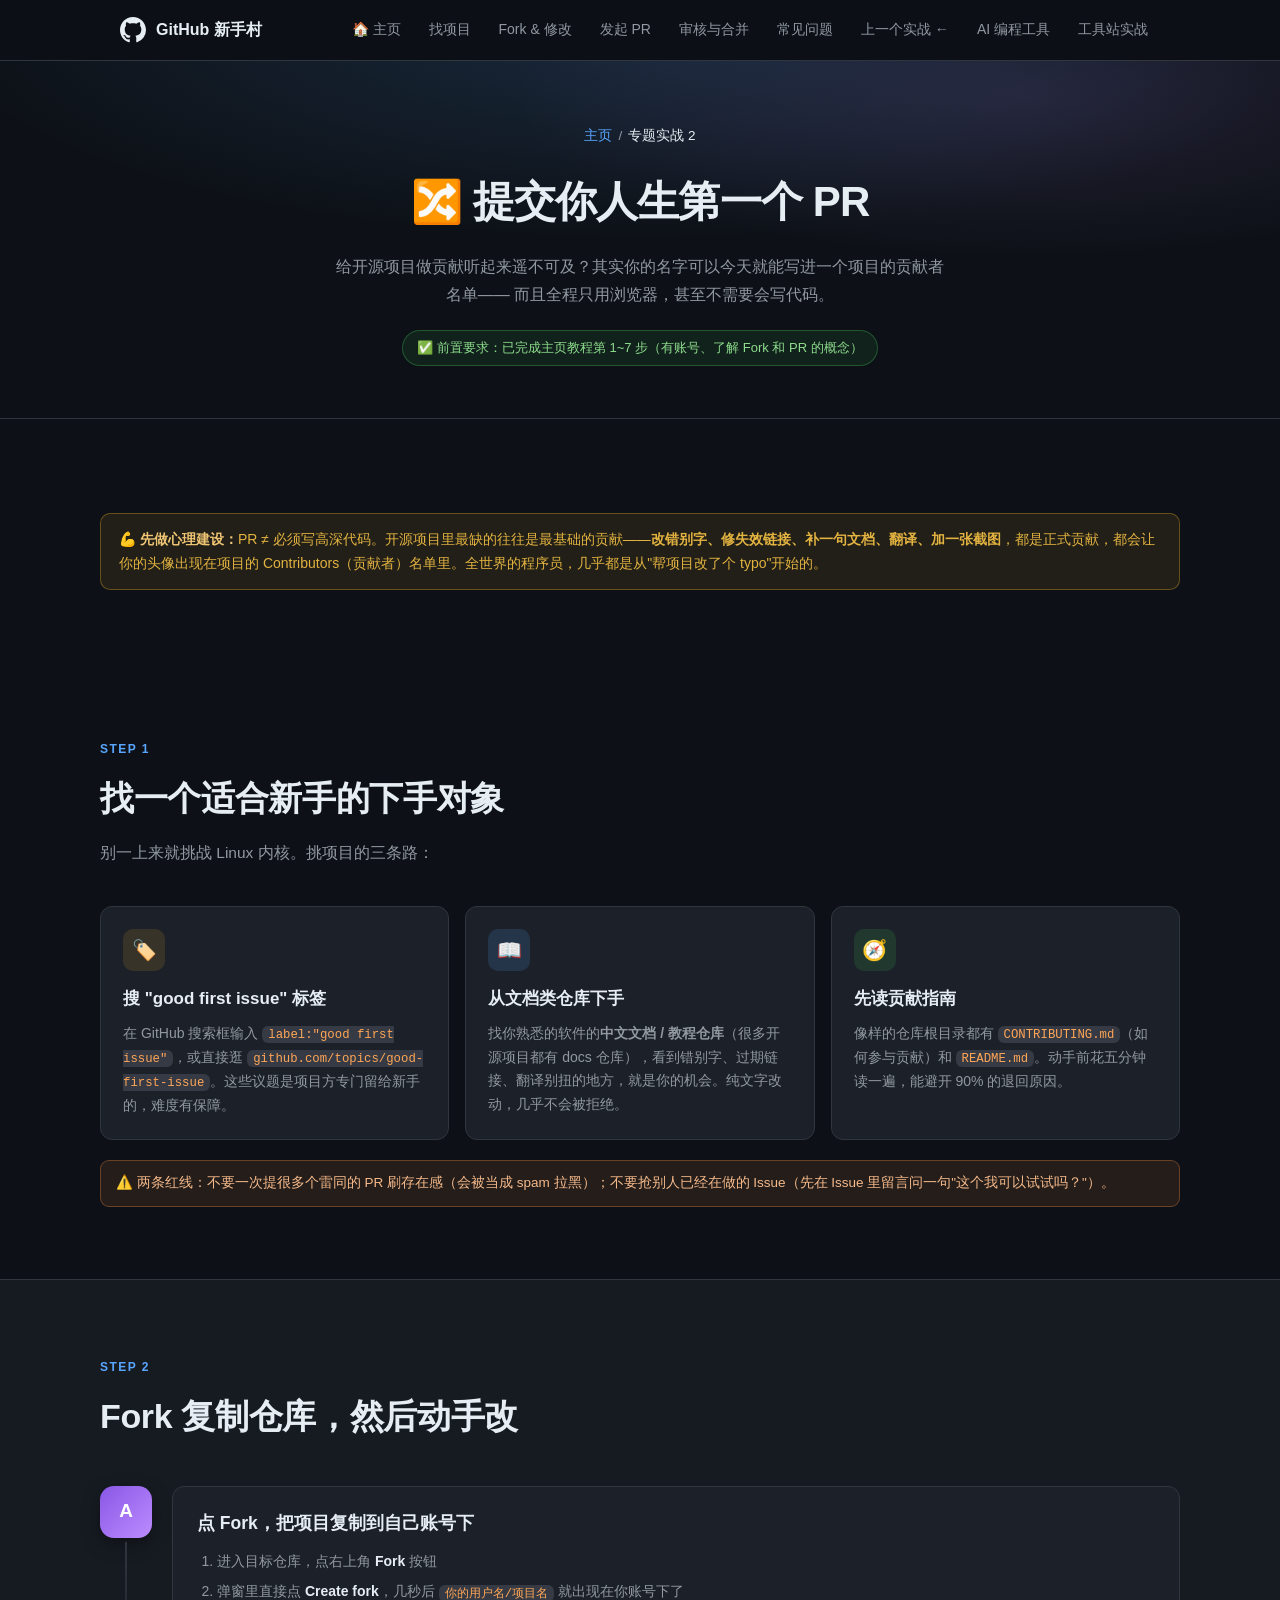
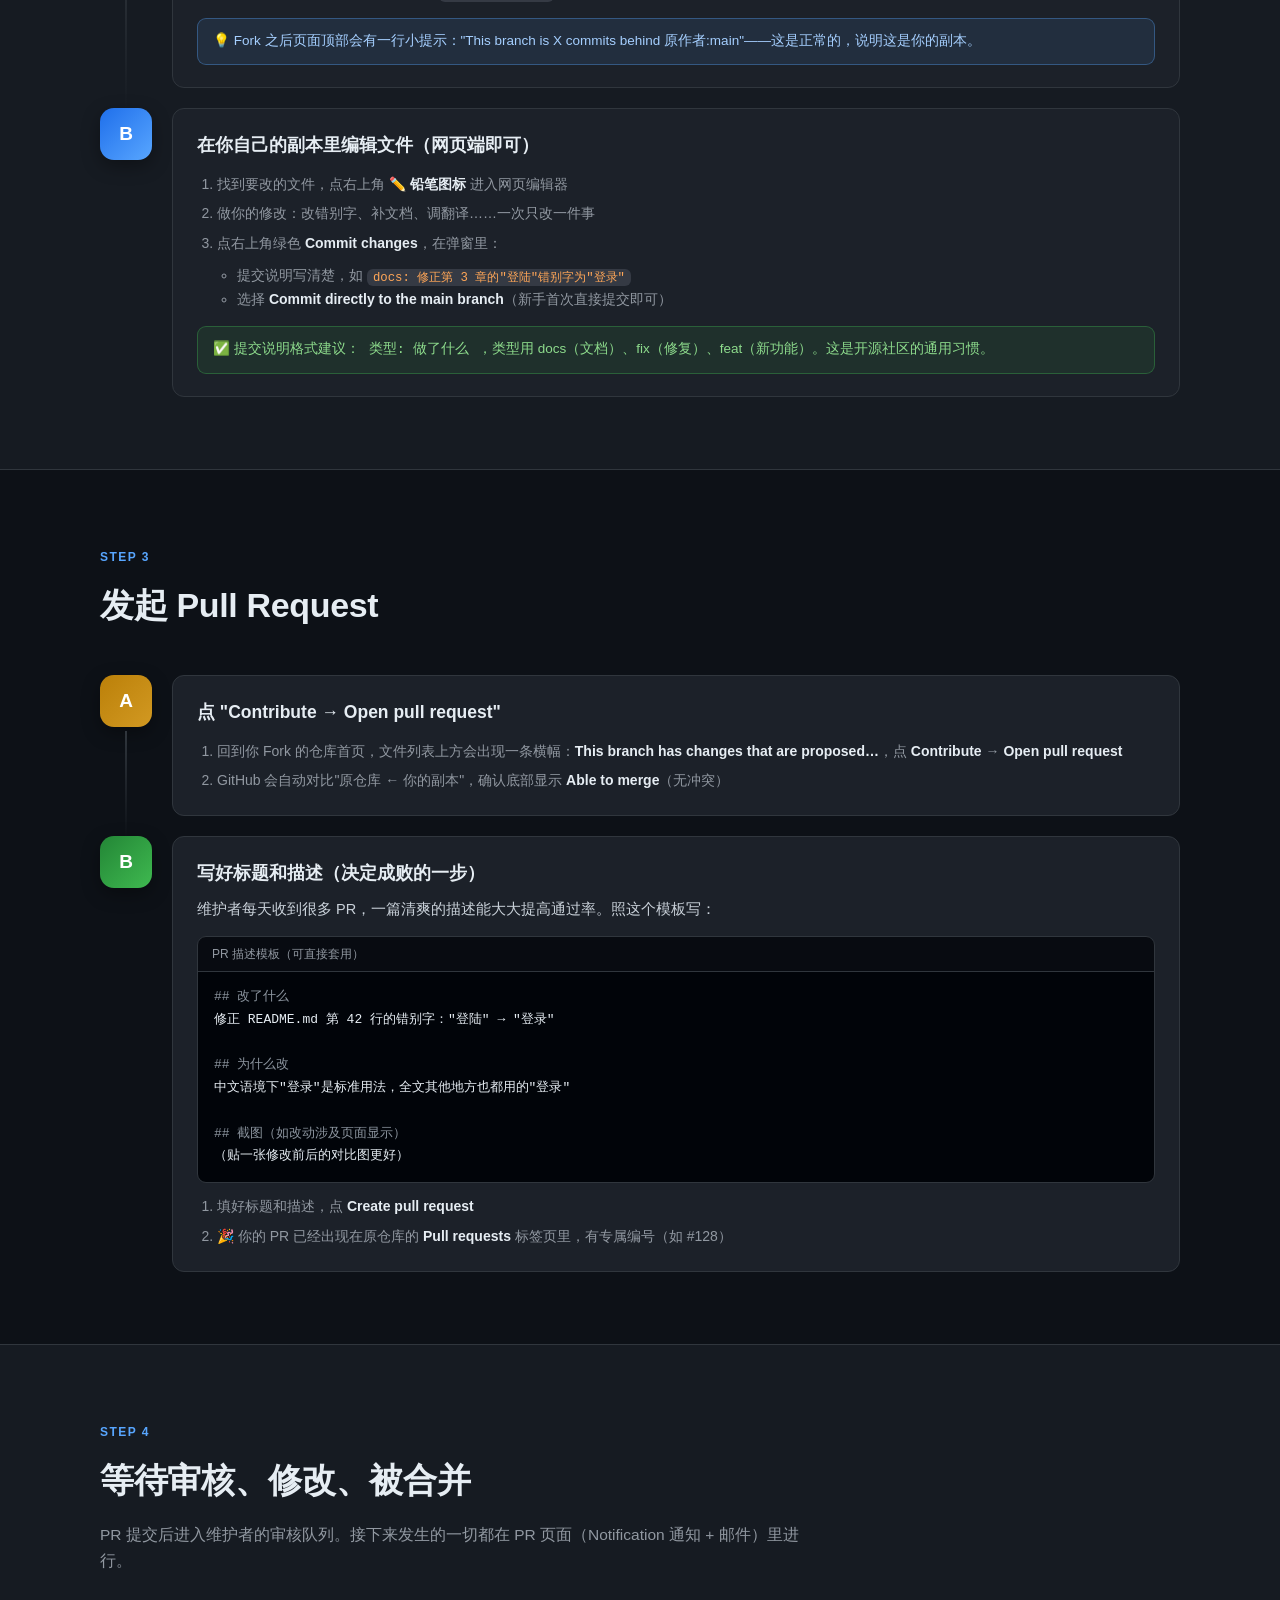
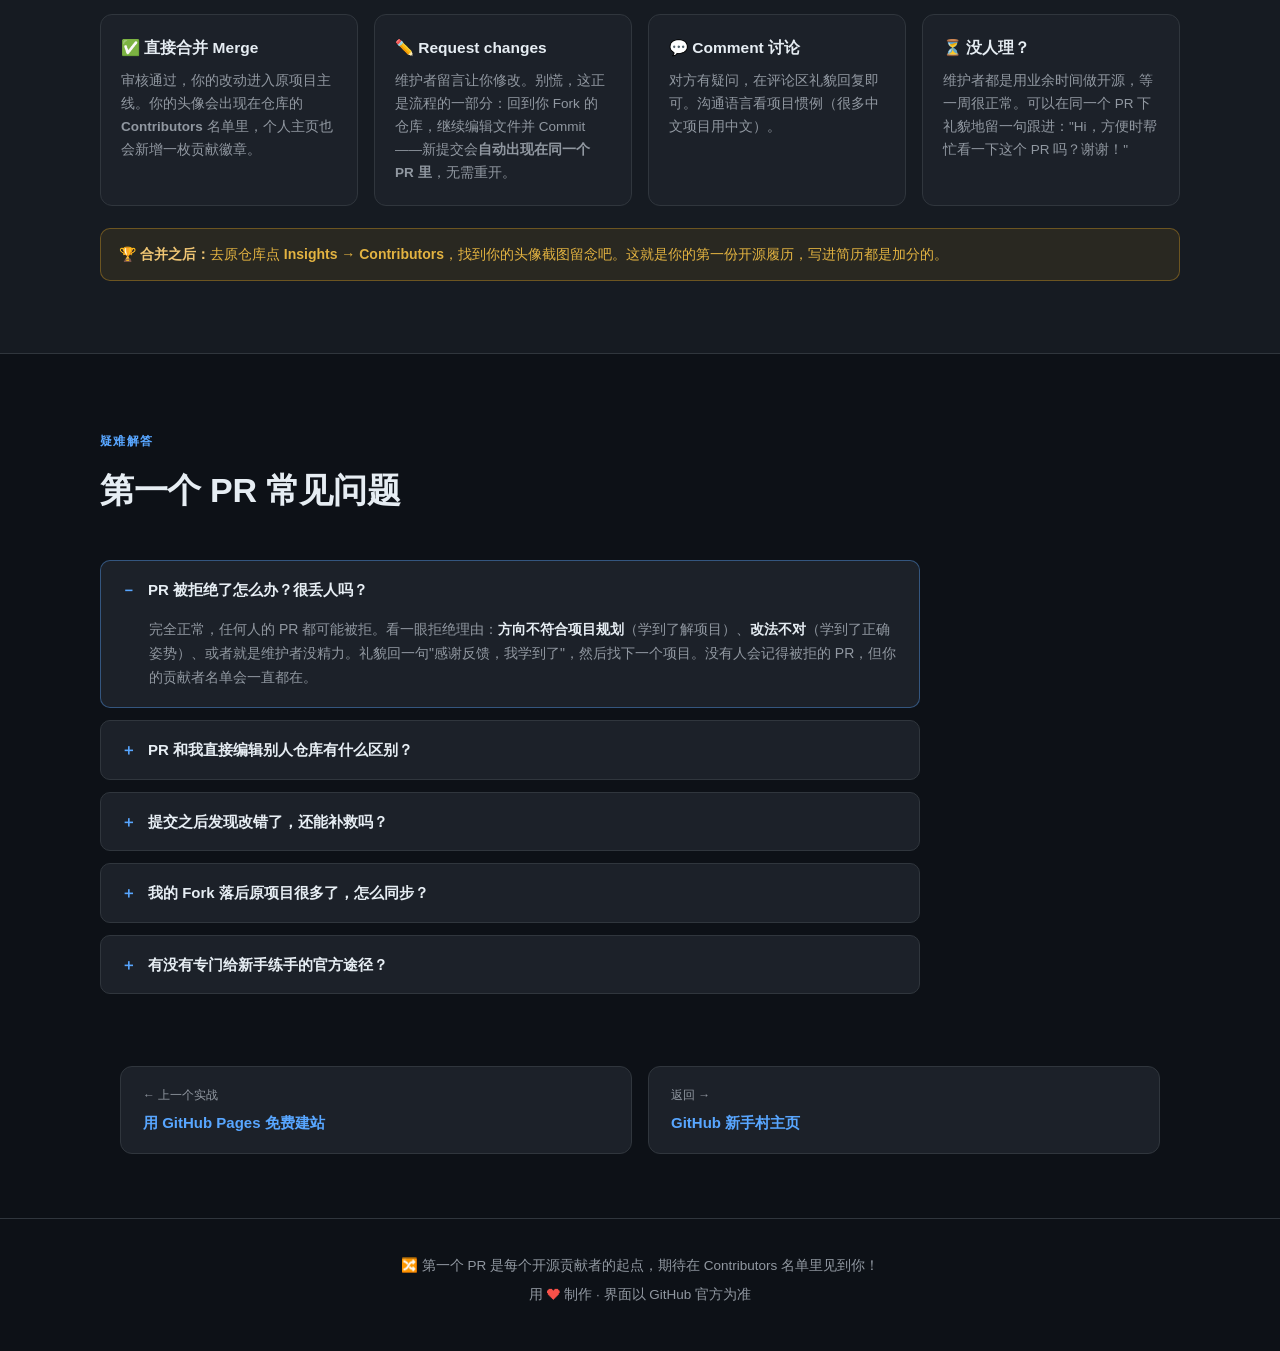
==== commit 9e565868: "feat: 新增实战 3「从零到上线自己的工具站」— 真实项目复盘（选型/构建/打磨/上线/踩坑），接入全站导航与卡片" ====
--- a/lab-first-pr.html
+++ b/lab-first-pr.html
@@ -25,6 +25,7 @@
       <a href="#pr-faq">常见问题</a>
       <a href="lab-pages.html">上一个实战 ←</a>
       <a href="ai-tools.html">AI 编程工具</a>
+      <a href="lab-toolbox.html">工具站实战</a>
     </div>
   </div>
 </nav>
--- a/styles.css
+++ b/styles.css
@@ -389,7 +389,7 @@
 .steps { display: grid; gap: 20px; position: relative; }
 .step {
   display: grid;
-  grid-template-columns: 52px 1fr;
+  grid-template-columns: 52px minmax(0, 1fr);
   gap: 20px;
   position: relative;
 }
@@ -416,6 +416,7 @@
 }
 .step-card {
   background: var(--bg-card);
+  min-width: 0;
   border: 1px solid var(--border);
   border-radius: var(--radius);
   padding: 22px 24px;
@@ -596,7 +597,7 @@
 @media (max-width: 760px) {
   .vs-grid { grid-template-columns: 1fr; }
   .vs-mid { padding: 4px 0; }
-  .step { grid-template-columns: 40px 1fr; gap: 14px; }
+  .step { grid-template-columns: 40px minmax(0, 1fr); gap: 14px; }
   .step-num { width: 40px; height: 40px; font-size: 15px; border-radius: 11px; }
   .step:not(:last-child)::before { left: 19px; top: 44px; }
   .step-card { padding: 18px; }
